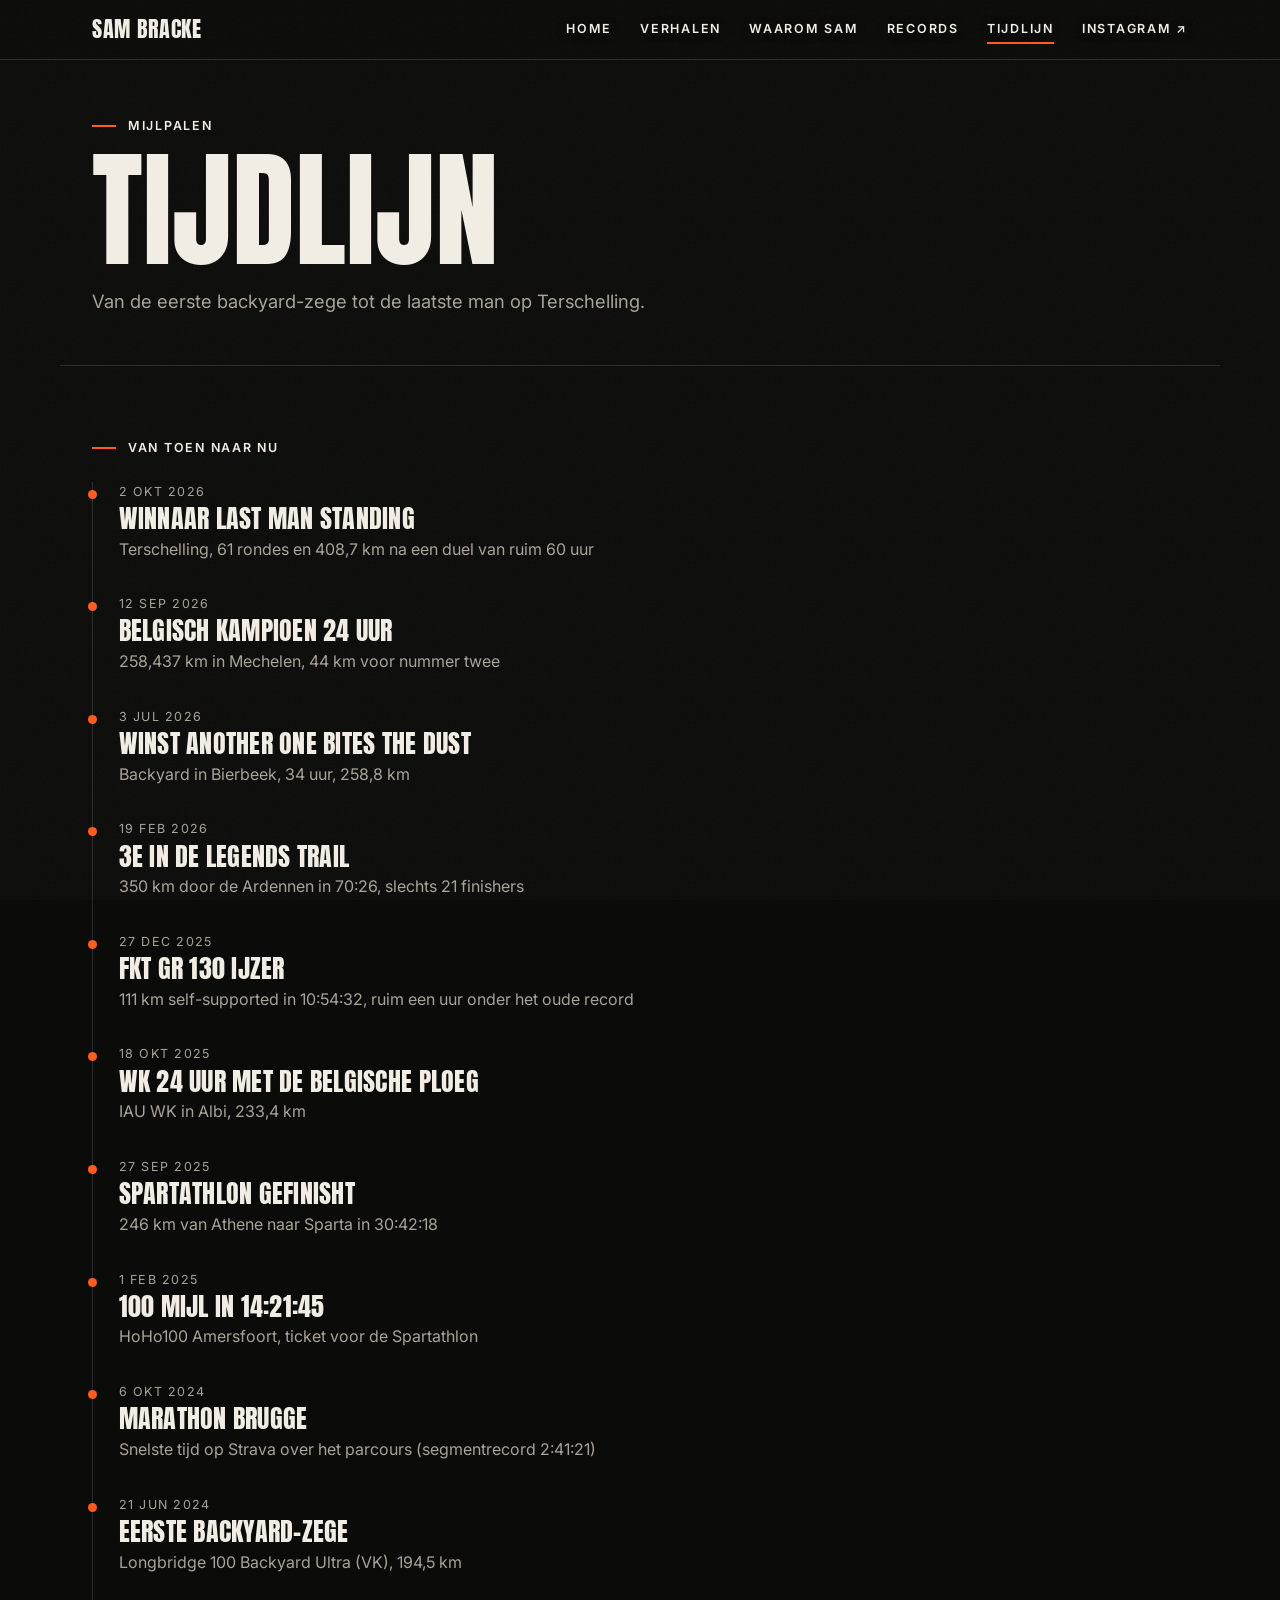
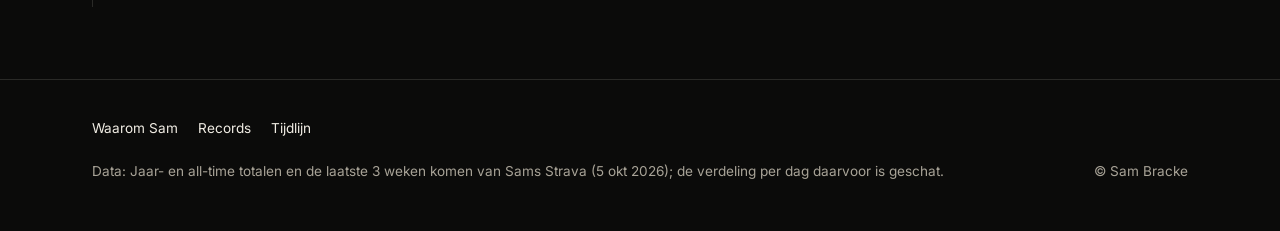
==== tijdlijn.html @ 6c2ca4ca "v2: borstnummer-hero, verhaal van Sam, verhalen-slider, menu + subpagina's, echte Strava-totalen en " ====
<!doctype html>
<html lang="nl">
<head>
<meta charset="utf-8">
<meta name="viewport" content="width=device-width, initial-scale=1">
<meta name="robots" content="noindex, nofollow">
<title>Tijdlijn · Sam Bracke</title>
<meta name="description" content="De belangrijkste races en mijlpalen van ultraloper Sam Bracke.">
<meta name="theme-color" content="#0b0b0a">
<link rel="preconnect" href="https://fonts.googleapis.com">
<link rel="preconnect" href="https://fonts.gstatic.com" crossorigin>
<link href="https://fonts.googleapis.com/css2?family=Anton&family=Inter:ital,wght@0,400;0,500;0,600;0,700;1,400&display=swap" rel="stylesheet">
<link rel="stylesheet" href="styles.css">
</head>
<body class="page-sub">
<a class="skip" href="#main">Naar de inhoud</a>

<header class="topbar" id="topbar">
  <div class="topbar__inner wrap">
    <a class="topbar__brand" href="index.html" aria-label="Sam Bracke, naar de homepage">Sam Bracke</a>
    <button class="menu-btn" type="button" aria-expanded="false" aria-controls="site-nav">
      <span class="menu-btn__bars" aria-hidden="true"><i></i><i></i><i></i></span>
      <span class="menu-btn__lbl">Menu</span>
    </button>
    <nav class="nav" id="site-nav" aria-label="Hoofdmenu">
      <ul class="nav__list">
        <li><a href="index.html">Home</a></li>
        <li><a href="index.html#verhalen">Verhalen</a></li>
        <li><a href="waarom-sam.html">Waarom Sam</a></li>
        <li><a href="records.html">Records</a></li>
        <li><a href="tijdlijn.html" aria-current="page">Tijdlijn</a></li>
        <li><a href="https://www.instagram.com/brackesam/" target="_blank" rel="noopener">Instagram <span aria-hidden="true">↗</span><span class="sr-only">(opent in nieuw venster)</span></a></li>
      </ul>
    </nav>
  </div>
</header>

<main id="main">
  <header class="pagehead wrap">
    <p class="kicker">Mijlpalen</p>
    <h1 class="pagehead__title">Tijdlijn</h1>
    <p class="pagehead__lead">Van de eerste backyard-zege tot de laatste man op Terschelling.</p>
  </header>

  <section class="section wrap" id="tijdlijn" aria-labelledby="tl-h" hidden>
    <h2 class="kicker" id="tl-h">Van toen naar nu</h2>
    <ol class="timeline" id="timeline"></ol>
  </section>
</main>

<footer class="footer">
  <div class="wrap footer__inner">
    <nav class="footer__nav" aria-label="Footer">
      <a href="waarom-sam.html">Waarom Sam</a><a href="records.html">Records</a><a href="tijdlijn.html">Tijdlijn</a>
    </nav>
    <p id="footer-data">Data: voorbeelddata. Strava-koppeling volgt.</p>
    <p>© Sam Bracke</p>
  </div>
</footer>
<script src="app.js" defer></script>
</body>
</html>
---- styles.css ----
/* Kleuren: pas hier aan (Sam kiest later zijn eigen palet) */
:root {
  --bg: #0b0b0a;
  --bg-2: #141413;
  --bg-3: #1d1d1b;
  --line: #2a2a27;
  --text: #f1ede4;
  --muted: #a8a397;
  --accent: #ff5a1f;
  --accent-ink: #0b0b0a;
  --paper: #ece6d8;
  --paper-2: #ddd5c3;
  --ink: #161513;
  --heat-0: #222220;
  --heat-1: #5a2a17;
  --heat-2: #9a3d18;
  --heat-3: #d94e1b;
  --heat-4: #ff8a55;
  --font-display: "Anton", "Bebas Neue", Impact, "Arial Narrow", sans-serif;
  --font-text: "Inter", system-ui, -apple-system, "Segoe UI", sans-serif;
  --gutter: 16px;
  --max: 1160px;
  --radius: 4px;
  --topbar-h: 60px;
  color-scheme: dark;
}

*, *::before, *::after { box-sizing: border-box; }
html { -webkit-text-size-adjust: 100%; scroll-behavior: smooth; scroll-padding-top: calc(var(--topbar-h) + 8px); }
body {
  margin: 0; background: var(--bg); color: var(--text);
  font: 400 1rem/1.6 var(--font-text);
  overflow-x: hidden;
}
body.menu-open { overflow: hidden; }
/* lichte filmkorrel */
body::after {
  content: ""; position: fixed; inset: 0; pointer-events: none; z-index: 60; opacity: .06;
  background-image: url("data:image/svg+xml;utf8,<svg xmlns='http://www.w3.org/2000/svg' width='160' height='160'><filter id='n'><feTurbulence type='fractalNoise' baseFrequency='.9' numOctaves='2' stitchTiles='stitch'/><feColorMatrix values='0 0 0 0 1  0 0 0 0 1  0 0 0 0 1  0 0 0 .6 0'/></filter><rect width='100%' height='100%' filter='url(%23n)'/></svg>");
}
img { max-width: 100%; display: block; }
a { color: var(--text); text-decoration-color: var(--accent); text-underline-offset: 3px; }
a:hover { color: var(--accent); }
:focus-visible { outline: 2px solid var(--accent); outline-offset: 3px; }
[hidden] { display: none !important; }
.sr-only { position: absolute; width: 1px; height: 1px; margin: -1px; overflow: hidden; clip: rect(0 0 0 0); white-space: nowrap; border: 0; }

.wrap { width: 100%; max-width: var(--max); margin-inline: auto; padding-inline: var(--gutter); }
@media (min-width: 768px) { :root { --gutter: 32px; } }

.skip { position: absolute; left: -9999px; top: 0; background: var(--accent); color: var(--accent-ink); padding: .5rem 1rem; z-index: 100; }
.skip:focus { left: var(--gutter); }

.kicker, .meta, .timer__lbl, .card__label, .heat__legend, .since__h {
  font-size: .78rem; letter-spacing: .14em; text-transform: uppercase; color: var(--muted);
}
.kicker { margin: 0 0 1.5rem; font-weight: 600; color: var(--text); display: flex; align-items: center; gap: .75rem; }
.kicker::before { content: ""; width: 24px; height: 2px; background: var(--accent); flex: none; }
.meta { margin: 0; letter-spacing: .08em; }

/* ---------- Topbar + menu ---------- */
.topbar { position: fixed; top: 0; left: 0; right: 0; z-index: 40; height: var(--topbar-h); transition: background-color .25s, border-color .25s; border-bottom: 1px solid transparent; }
.topbar.is-solid, .page-sub .topbar { background: rgba(11,11,10,.92); border-bottom-color: var(--line); -webkit-backdrop-filter: blur(8px); backdrop-filter: blur(8px); }
.topbar__inner { height: 100%; display: flex; align-items: center; justify-content: space-between; gap: 1rem; }
.topbar__brand { font: 400 1.35rem/1 var(--font-display); text-transform: uppercase; letter-spacing: .03em; text-decoration: none; position: relative; z-index: 2; }
.menu-btn {
  position: relative; z-index: 2; display: inline-flex; align-items: center; gap: .6rem; min-height: 44px; padding: 0 .9rem;
  background: rgba(11,11,10,.55); color: var(--text); border: 1px solid rgba(241,237,228,.35); border-radius: var(--radius);
  font: 600 .8rem/1 var(--font-text); letter-spacing: .14em; text-transform: uppercase; cursor: pointer;
}
.menu-btn:hover { border-color: var(--accent); }
.menu-btn__bars { position: relative; width: 18px; height: 12px; }
.menu-btn__bars i { position: absolute; left: 0; width: 100%; height: 2px; background: currentColor; transition: transform .2s, opacity .2s, top .2s; }
.menu-btn__bars i:nth-child(1) { top: 0; } .menu-btn__bars i:nth-child(2) { top: 5px; } .menu-btn__bars i:nth-child(3) { top: 10px; }
.menu-btn[aria-expanded="true"] .menu-btn__bars i:nth-child(1) { top: 5px; transform: rotate(45deg); }
.menu-btn[aria-expanded="true"] .menu-btn__bars i:nth-child(2) { opacity: 0; }
.menu-btn[aria-expanded="true"] .menu-btn__bars i:nth-child(3) { top: 5px; transform: rotate(-45deg); }

.nav { position: fixed; inset: 0; z-index: 1; background: var(--bg); padding: calc(var(--topbar-h) + 2rem) var(--gutter) 2rem; overflow-y: auto; display: none; }
.nav.is-open { display: block; }
.nav__list { list-style: none; margin: 0; padding: 0; }
.nav__list li { border-bottom: 1px solid var(--line); }
.nav__list a { display: block; padding: .7rem 0; font: 400 clamp(2.2rem, 11vw, 3.2rem)/1.1 var(--font-display); text-transform: uppercase; text-decoration: none; letter-spacing: .01em; }
.nav__list a[aria-current="page"] { color: var(--accent); }

@media (min-width: 960px) {
  .menu-btn { display: none; }
  .nav { position: static; display: block; background: none; padding: 0; overflow: visible; }
  .nav__list { display: flex; gap: 1.75rem; }
  .nav__list li { border: 0; }
  .nav__list a { padding: .4rem 0; font: 600 .78rem/1 var(--font-text); letter-spacing: .14em; text-shadow: 0 1px 8px rgba(0,0,0,.6); }
  .nav__list a[aria-current="page"] { color: var(--text); box-shadow: 0 2px 0 var(--accent); }
}

/* ---------- Hero ---------- */
.hero {
  position: relative; min-height: 100svh; display: flex; align-items: flex-end;
  background-color: var(--bg);
  background-image:
    linear-gradient(180deg, rgba(11,11,10,.55) 0%, rgba(11,11,10,.05) 22%, rgba(11,11,10,.2) 50%, rgba(11,11,10,.85) 82%, var(--bg) 100%),
    var(--hero-img, none),
    radial-gradient(120% 80% at 70% 20%, #3a2016 0%, #17110e 45%, var(--bg) 80%);
  background-size: cover; background-position: var(--hero-pos, 60% 25%);
}
.hero__inner { padding-top: calc(var(--topbar-h) + 3rem); padding-bottom: 3rem; }
.hero__row { display: flex; flex-direction: column; align-items: flex-start; gap: 2rem; }
@media (min-width: 900px) {
  .hero__row { flex-direction: row; align-items: flex-end; gap: 3.5rem; }
}
.hero__credit { margin: 1.5rem 0 0; font-size: .68rem; color: rgba(241,237,228,.55); letter-spacing: .04em; }
.hero__sub { max-width: 36rem; margin: 2rem 0 0; font-size: 1.05rem; color: var(--text); text-shadow: 0 1px 12px rgba(0,0,0,.8); }

/* Borstnummer */
.bib {
  --w: clamp(230px, 64vw, 360px);
  position: relative; width: var(--w); margin: 0; padding: calc(var(--w) * .055) calc(var(--w) * .07) calc(var(--w) * .06);
  display: flex; flex-direction: column; align-items: center;
  color: var(--ink); font-weight: 400; transform: rotate(-3.5deg); transform-origin: 40% 60%;
  border-radius: 3px;
  background:
    /* kreukels: zachte diagonale plooien */
    linear-gradient(118deg, transparent 0 30%, rgba(0,0,0,.05) 31%, transparent 34% 100%),
    linear-gradient(64deg, transparent 0 58%, rgba(255,255,255,.35) 59%, rgba(0,0,0,.045) 61%, transparent 64% 100%),
    linear-gradient(172deg, transparent 0 72%, rgba(0,0,0,.04) 73%, transparent 76% 100%),
    radial-gradient(140% 90% at 20% 10%, rgba(255,255,255,.55), transparent 55%),
    radial-gradient(120% 120% at 90% 100%, rgba(120,100,70,.18), transparent 60%),
    linear-gradient(180deg, var(--paper), var(--paper-2));
  box-shadow:
    0 1px 0 rgba(255,255,255,.4) inset,
    0 -1px 0 rgba(0,0,0,.08) inset,
    0 2px 3px rgba(0,0,0,.35),
    0 18px 40px -10px rgba(0,0,0,.7);
}
.bib::after { /* papiervezel */
  content: ""; position: absolute; inset: 0; border-radius: inherit; pointer-events: none; opacity: .35; mix-blend-mode: multiply;
  background-image: url("data:image/svg+xml;utf8,<svg xmlns='http://www.w3.org/2000/svg' width='120' height='120'><filter id='p'><feTurbulence type='fractalNoise' baseFrequency='.75' numOctaves='3' stitchTiles='stitch'/><feColorMatrix values='0 0 0 0 .45  0 0 0 0 .4  0 0 0 0 .32  0 0 0 .35 0'/></filter><rect width='100%' height='100%' filter='url(%23p)'/></svg>");
}
.bib__band {
  align-self: stretch; display: flex; justify-content: space-between; gap: .5rem;
  background: var(--accent); color: var(--accent-ink); padding: .32em .7em;
  font: 700 calc(var(--w) * .038)/1 var(--font-text); letter-spacing: .22em; text-transform: uppercase;
  margin-inline: calc(var(--w) * .045);
}
.bib__num { font: 400 calc(var(--w) * .5)/.92 var(--font-display); letter-spacing: -.01em; margin-top: .06em; font-variant-numeric: tabular-nums; }
.bib__name { font: 400 calc(var(--w) * .118)/1 var(--font-display); text-transform: uppercase; letter-spacing: .04em; margin-top: .1em; }
.bib__foot { margin-top: .9em; font: 600 calc(var(--w) * .03)/1 var(--font-text); letter-spacing: .2em; text-transform: uppercase; color: #6f6859; border-top: 1px solid rgba(0,0,0,.18); padding-top: .8em; align-self: stretch; text-align: center; }
.bib__hole {
  position: absolute; width: calc(var(--w) * .036); height: calc(var(--w) * .036); border-radius: 50%;
  background: radial-gradient(circle at 45% 40%, #0d0c0b 0 45%, #3a352c 62%, rgba(0,0,0,0) 72%);
  box-shadow: 0 0 0 1px rgba(0,0,0,.08), 0 1px 0 rgba(255,255,255,.5);
}
.bib__hole--tl { top: 3.2%; left: 3.4%; } .bib__hole--tr { top: 3.2%; right: 3.4%; }
.bib__hole--bl { bottom: 3.2%; left: 3.4%; } .bib__hole--br { bottom: 3.2%; right: 3.4%; }
@media (min-width: 900px) { .bib { --w: 380px; } .hero__credit { position: absolute; right: var(--gutter); bottom: .75rem; margin: 0; } }
@media (max-width: 899px) {
  .hero { background-position: var(--hero-pos-m, 33% 0%); }
  .hero__inner { padding-top: max(calc(var(--topbar-h) + 2rem), 46svh); }
  .bib { --w: clamp(230px, 64vw, 330px); }
}

/* Timer in de hero */
.since { padding: 1rem 1.1rem 1.1rem; background: rgba(11,11,10,.62); border: 1px solid rgba(241,237,228,.14); border-left: 2px solid var(--accent); -webkit-backdrop-filter: blur(6px); backdrop-filter: blur(6px); max-width: 100%; }
.since__h { margin: 0 0 .5rem; font-weight: 600; color: var(--text); }
.timer { display: flex; align-items: flex-start; gap: .2rem; font-variant-numeric: tabular-nums; }
.timer__unit { display: flex; flex-direction: column; align-items: center; min-width: 2.1ch; }
.timer__num { font: 400 clamp(2.4rem, 11vw, 3.4rem)/1 var(--font-display); color: var(--text); }
.timer__sep { font: 400 clamp(2rem, 9vw, 2.8rem)/1.05 var(--font-display); color: var(--accent); }
.timer__lbl { margin-top: .3rem; font-size: .66rem; letter-spacing: .12em; }
.since__quip { margin: .7rem 0 0; font: 400 1.35rem/1.1 var(--font-display); text-transform: uppercase; color: var(--accent); letter-spacing: .02em; }
.since__meta { margin: .35rem 0 0; color: var(--muted); font-size: .85rem; line-height: 1.4; max-width: 24rem; }
@media (min-width: 900px) { .since { margin-bottom: 1rem; } }

.btns { display: flex; flex-wrap: wrap; gap: .75rem; margin-top: 1.5rem; }
.btn {
  display: inline-flex; align-items: center; justify-content: center; min-height: 48px;
  padding: .75rem 1.25rem; border: 1px solid var(--text); border-radius: var(--radius);
  color: var(--text); text-decoration: none; font-weight: 600; font-size: .95rem; background: rgba(11,11,10,.35);
}
.btn:hover { border-color: var(--accent); color: var(--accent); }
.btn--accent { background: var(--accent); border-color: var(--accent); color: var(--accent-ink); }
.btn--accent:hover { background: var(--text); border-color: var(--text); color: var(--bg); }
.link-arrow { font-weight: 600; text-decoration: none; border-bottom: 2px solid var(--accent); padding-bottom: 2px; }

/* ---------- Secties ---------- */
.section { padding-block: 4.5rem; border-top: 1px solid var(--line); }
.section__head { display: flex; flex-wrap: wrap; justify-content: space-between; align-items: center; gap: .75rem 1.5rem; margin-bottom: 1.5rem; }
.section__head .kicker { margin: 0; }

/* Subpagina-kop */
.pagehead { padding-top: calc(var(--topbar-h) + 3.5rem); padding-bottom: 3rem; }
.pagehead .kicker { margin-bottom: 1rem; }
.pagehead__title { font: 400 clamp(3.4rem, 17vw, 8rem)/.9 var(--font-display); text-transform: uppercase; margin: 0 0 1.25rem; }
.pagehead__lead { font-size: 1.15rem; max-width: 36rem; margin: 0; color: var(--muted); }

/* ---------- Het verhaal van Sam ---------- */
.about { padding-block: 5rem; }
.about__grid { display: grid; gap: 2rem; }
.about__photo { margin: 0; position: relative; }
.about__photo img { width: 100%; aspect-ratio: 4 / 5; object-fit: cover; border-radius: 2px; filter: saturate(.9) contrast(1.03); }
.about__photo figcaption { margin-top: .6rem; font-size: .8rem; color: var(--muted); }
.about__text p { margin: 0 0 1.1rem; font-size: 1.1rem; line-height: 1.7; max-width: 36rem; }
.about__text p:first-child { font-size: clamp(1.25rem, 4.6vw, 1.5rem); line-height: 1.5; color: var(--text); }
.about__text p:last-child { margin-bottom: 0; }
.about__quote { margin: 3.5rem 0 0; padding: 0; max-width: 58rem; }
.about__quote blockquote { margin: 0; font: 400 clamp(2rem, 8.5vw, 4.2rem)/1.04 var(--font-display); text-transform: uppercase; letter-spacing: .005em; }
.about__quote blockquote::before { content: "“"; display: block; color: var(--accent); font-size: 1.6em; line-height: .6; height: .45em; }
.about__quote figcaption { margin-top: 1rem; color: var(--muted); font-size: .85rem; letter-spacing: .1em; text-transform: uppercase; }
@media (min-width: 900px) {
  .about__grid { grid-template-columns: minmax(0, 5fr) minmax(0, 6fr); gap: 4rem; align-items: center; }
  .about__grid--solo { grid-template-columns: 1fr; }
  .about__text p { font-size: 1.15rem; }
}

/* ---------- Verhalen-slider ---------- */
.slider { position: relative; margin-inline: calc(var(--gutter) * -1); }
.slider__track {
  --gap: 1rem;
  display: flex; gap: var(--gap); overflow-x: auto; scroll-snap-type: x mandatory; overscroll-behavior-x: contain;
  padding: .25rem var(--gutter) 1rem; scroll-padding-inline: var(--gutter); scrollbar-width: none; -webkit-overflow-scrolling: touch;
}
.slider__track::-webkit-scrollbar { display: none; }
.slider__track:focus-visible { outline-offset: -2px; }
.slide { flex: 0 0 84%; scroll-snap-align: start; min-width: 0; }
@media (min-width: 640px) { .slide { flex-basis: calc((100% - var(--gap)) / 2 - 1rem); } }
@media (min-width: 1000px) {
  .slider { margin-inline: 0; }
  .slider__track { --gap: 1.5rem; padding-inline: 0; scroll-padding-inline: 0; }
  .slide { flex-basis: calc((100% - 2 * var(--gap)) / 3); }
}
.story { height: 100%; display: flex; flex-direction: column; background: var(--bg-2); border: 1px solid var(--line); border-radius: var(--radius); overflow: hidden; }
.story__media { position: relative; aspect-ratio: 4 / 3; background: var(--bg-3); overflow: hidden; }
.story__media img { width: 100%; height: 100%; object-fit: cover; filter: saturate(.85); }
.story__ph { position: absolute; inset: 0; display: flex; align-items: flex-end; padding: 1rem 1.1rem; background: radial-gradient(120% 90% at 80% 10%, #3a2016, var(--bg-3) 65%); font: 400 4.5rem/1 var(--font-display); color: rgba(241,237,228,.14); }
.story__flag { position: absolute; top: .75rem; left: .75rem; background: var(--accent); color: var(--accent-ink); font: 700 .66rem/1 var(--font-text); letter-spacing: .16em; text-transform: uppercase; padding: .4rem .55rem; border-radius: 2px; }
.story__body { padding: 1.2rem 1.2rem 1.35rem; display: flex; flex-direction: column; gap: .55rem; flex: 1; }
.story__title { font: 400 1.65rem/1.08 var(--font-display); text-transform: uppercase; margin: 0; letter-spacing: .01em; }
.story__quote { margin: .2rem 0 .4rem; font-size: 1rem; line-height: 1.55; border-left: 2px solid var(--accent); padding-left: .85rem; font-style: italic; color: var(--text); }
.story__link { margin-top: auto; font-weight: 600; align-self: flex-start; }
.slider__ctrl { display: none; gap: .5rem; }
@media (min-width: 640px) { .slider__ctrl { display: flex; } }
.slider__arrow { width: 48px; height: 48px; border-radius: 50%; border: 1px solid var(--line); background: var(--bg-2); color: var(--text); font-size: 1.2rem; cursor: pointer; display: inline-flex; align-items: center; justify-content: center; }
.slider__arrow:hover:not(:disabled) { border-color: var(--accent); color: var(--accent); }
.slider__arrow:disabled { opacity: .35; cursor: default; }
.slider__dots { display: flex; justify-content: center; gap: .25rem; margin-top: .75rem; }
.slider__dot { width: 32px; height: 32px; padding: 0; border: 0; background: none; cursor: pointer; display: inline-flex; align-items: center; justify-content: center; }
.slider__dot::before { content: ""; width: 8px; height: 8px; border-radius: 50%; background: var(--line); transition: background-color .2s, width .2s; }
.slider__dot[aria-current="true"]::before { background: var(--accent); width: 22px; border-radius: 4px; }

/* ---------- Strava-embed ---------- */
.strava__lead { margin: -.5rem 0 1.25rem; color: var(--muted); max-width: 40rem; }
.strava-sec { display: grid; gap: 0; }
@media (min-width: 1000px) {
  .strava-sec { grid-template-columns: minmax(0, 1fr) minmax(0, 640px); gap: 0 4rem; align-items: start; }
  .strava-sec .kicker, .strava-sec .strava__lead { grid-column: 1; }
  .strava-sec .strava { grid-column: 2; grid-row: 1 / span 3; }
  .strava__lead { margin-top: 0; font: 400 2.4rem/1.05 var(--font-display); text-transform: uppercase; color: var(--text); }
}
.strava { max-width: 640px; background: var(--bg-2); border: 1px solid var(--line); border-radius: var(--radius); padding: 12px; overflow: hidden; min-height: 120px; }
.strava iframe { max-width: 100% !important; width: 100% !important; display: block; border: 0; }

/* ---------- Instagram ---------- */
.ig { display: grid; grid-template-columns: repeat(3, 1fr); gap: 4px; }
.ig a { display: block; aspect-ratio: 4 / 5; overflow: hidden; background: var(--bg-3); }
.ig img { width: 100%; height: 100%; object-fit: cover; transition: opacity .2s, transform .4s; }
.ig a:hover img { opacity: .85; transform: scale(1.03); }
@media (min-width: 900px) { .ig { grid-template-columns: repeat(6, 1fr); gap: 8px; } }

/* ---------- Kilometers ---------- */
.km { display: grid; gap: 3rem; }
@media (min-width: 1000px) { .km { grid-template-columns: minmax(0, 1.8fr) minmax(0, 1fr); gap: 3rem; align-items: start; } }
.km__h { margin: 0 0 .4rem; font: 400 1.7rem/1.1 var(--font-display); text-transform: uppercase; letter-spacing: .01em; }
.km__lead { margin: 0 0 1.25rem; color: var(--muted); font-size: .95rem; max-width: 34rem; }

.heat-wrap { position: relative; }
.heat { overflow-x: auto; overscroll-behavior-x: contain; padding: 2px 2px .5rem; -webkit-overflow-scrolling: touch; scrollbar-color: var(--line) transparent; container-type: inline-size; }
.heat__months, .heat__grid { display: grid; grid-template-columns: repeat(53, var(--cell)); gap: var(--gap); width: max-content; }
.heat { --gap: 3px; --cell: 14px; }
@supports (width: 1cqw) {
  .heat { --cell: max(13px, calc((100cqw - 4px - 52 * var(--gap)) / 53)); }
}
@media (min-width: 1000px) {
  .heat { --gap: 2px; }
  @supports (width: 1cqw) { .heat { --cell: max(8px, calc((100cqw - 4px - 52 * var(--gap)) / 53)); } }
}
.heat__months { font-size: .7rem; color: var(--muted); margin-bottom: 6px; height: 1rem; }
.heat__months span { white-space: nowrap; }
.heat__grid { grid-template-rows: repeat(7, var(--cell)); grid-auto-flow: column; }
.day { width: var(--cell); height: var(--cell); border-radius: 2px; background: var(--heat-0); border: 0; padding: 0; cursor: pointer; transition: transform .12s; }
.day[data-l="1"] { background: var(--heat-1); }
.day[data-l="2"] { background: var(--heat-2); }
.day[data-l="3"] { background: var(--heat-3); }
.day[data-l="4"] { background: var(--heat-4); }
.day:hover { transform: scale(1.25); position: relative; z-index: 1; }
.day--future { background: transparent; box-shadow: inset 0 0 0 1px var(--bg-3); cursor: default; }
.day--future:hover { transform: none; }
.day--blank { visibility: hidden; }
.day.is-active { box-shadow: 0 0 0 2px var(--text); position: relative; z-index: 1; }
.day:focus-visible { outline: 2px solid var(--text); outline-offset: 1px; }
.heat__legend { display: flex; align-items: center; gap: 4px; margin-top: .75rem; letter-spacing: .06em; text-transform: none; font-size: .75rem; }
.heat__legend i { width: 12px; height: 12px; border-radius: 2px; background: var(--heat-0); }
.heat__legend i[data-l="1"] { background: var(--heat-1); } .heat__legend i[data-l="2"] { background: var(--heat-2); }
.heat__legend i[data-l="3"] { background: var(--heat-3); } .heat__legend i[data-l="4"] { background: var(--heat-4); }

.pop {
  position: absolute; z-index: 5; left: 0; top: 0; min-width: 9.5rem; max-width: 15rem; pointer-events: none;
  background: var(--text); color: var(--bg); border-radius: var(--radius); padding: .55rem .75rem .6rem;
  box-shadow: 0 10px 30px rgba(0,0,0,.55); font-size: .85rem; line-height: 1.35;
}
.pop::after { content: ""; position: absolute; left: var(--arrow-x, 50%); bottom: -6px; width: 12px; height: 12px; background: var(--text); transform: translateX(-50%) rotate(45deg); }
.pop.is-below::after { bottom: auto; top: -6px; }
.pop__date { display: block; font-size: .72rem; letter-spacing: .1em; text-transform: uppercase; color: #5b574f; }
.pop__km { display: block; font: 400 1.45rem/1.1 var(--font-display); }
.pop__race { display: block; margin-top: .2rem; font-weight: 600; color: #b23a0c; }

.km__total { margin: .5rem 0 0; line-height: 1; }
.km__total-num { font: 400 clamp(3.6rem, 16vw, 5rem)/1 var(--font-display); color: var(--accent); font-variant-numeric: tabular-nums; }
.km__total-unit { font: 400 1.6rem/1 var(--font-display); text-transform: uppercase; }
.km__sub { margin: .5rem 0 1.5rem; color: var(--muted); font-size: .9rem; }
.months { list-style: none; margin: 0 0 1.75rem; padding: 0; display: grid; gap: 5px; }
.month { display: grid; grid-template-columns: 2.4rem minmax(0, 1fr) 4.2rem; align-items: center; gap: .6rem; font-size: .85rem; }
.month__lbl { color: var(--muted); text-transform: uppercase; letter-spacing: .08em; font-size: .72rem; }
.month__bar { height: 12px; background: var(--bg-3); border-radius: 2px; overflow: hidden; }
.month__bar i { display: block; height: 100%; width: var(--w, 0%); background: var(--heat-2); border-radius: 2px; transition: width .9s cubic-bezier(.2,.7,.2,1); }
.month--max .month__bar i { background: var(--accent); }
.month__val { text-align: right; font-variant-numeric: tabular-nums; }
.months.is-pre .month__bar i { width: 0; }
.compare { list-style: none; margin: 0; padding: 0; border-top: 1px solid var(--line); }
.compare li { display: flex; justify-content: space-between; align-items: baseline; gap: 1rem; padding: .6rem 0; border-bottom: 1px solid var(--line); font-size: .92rem; color: var(--muted); }
.alltime { margin: 1.25rem 0 0; padding: .9rem 1rem; background: var(--bg-2); border-left: 2px solid var(--accent); font-size: .95rem; line-height: 1.5; }
.compare b { color: var(--text); font-weight: 600; font-variant-numeric: tabular-nums; white-space: nowrap; }

/* ---------- Kaarten (records) ---------- */
.cards { display: grid; gap: 1rem; }
.card { background: var(--bg-2); border: 1px solid var(--line); border-radius: var(--radius); padding: 1.25rem; min-width: 0; }
.card__label { margin: 0; }
.card__value { font: 400 clamp(2rem, 8vw, 2.8rem)/1.05 var(--font-display); margin: .4rem 0 .5rem; text-transform: uppercase; }
.card__detail { margin: 0; color: var(--muted); font-size: .95rem; }
.cards--prs { grid-template-columns: repeat(2, 1fr); gap: .5rem; }
.cards--prs .card { padding: 1rem .9rem; }
.cards--prs .card__value { font-size: clamp(1.45rem, 6.6vw, 2.6rem); }
.cards--prs .card__detail { font-size: .85rem; line-height: 1.45; }
@media (min-width: 640px) { .cards--prs { gap: 1rem; } .cards--prs .card { padding: 1.25rem; } }
@media (min-width: 1000px) { .cards--prs { grid-template-columns: repeat(3, 1fr); } }

/* ---------- Wist je dat ---------- */
.facts { list-style: none; margin: 0; padding: 0; display: grid; gap: 1rem; }
.facts li { background: var(--bg-2); border: 1px solid var(--line); border-left: 2px solid var(--accent); border-radius: var(--radius); padding: 1.1rem 1.25rem; font-size: 1.05rem; line-height: 1.55; max-width: 46rem; }
@media (min-width: 900px) { .facts { grid-template-columns: repeat(2, 1fr); } .facts li { max-width: none; } }

/* ---------- Impact + pers ---------- */
.impact { display: grid; gap: 2rem; }
.impact__item { border-left: 2px solid var(--accent); padding-left: 1rem; }
.impact__value { display: block; font: 400 clamp(3rem, 14vw, 5.5rem)/1 var(--font-display); }
.impact__label { display: block; color: var(--muted); margin-top: .35rem; max-width: 22rem; }
@media (min-width: 768px) { .impact { grid-template-columns: repeat(2, 1fr); gap: 2.5rem 3rem; } }
@media (min-width: 1100px) { .impact { grid-template-columns: repeat(3, 1fr); } }
.press__list { list-style: none; padding: 0; margin: 0; display: flex; flex-wrap: wrap; gap: .5rem 1.75rem; }
.press__list a { font: 400 1.5rem/1.3 var(--font-display); text-transform: uppercase; text-decoration: none; color: var(--muted); letter-spacing: .03em; }
.press__list a:hover { color: var(--text); }

/* ---------- Tijdlijn ---------- */
.timeline { list-style: none; margin: 0; padding: 0; border-left: 1px solid var(--line); max-width: 46rem; }
.timeline li { position: relative; padding: 0 0 2rem 1.6rem; }
.timeline li::before { content: ""; position: absolute; left: -5px; top: .5rem; width: 9px; height: 9px; border-radius: 50%; background: var(--accent); }
.timeline time { display: block; font-size: .78rem; letter-spacing: .1em; text-transform: uppercase; color: var(--muted); }
.timeline strong { display: block; font: 400 1.6rem/1.15 var(--font-display); text-transform: uppercase; letter-spacing: .01em; margin: .15rem 0 .2rem; }
.timeline span { color: var(--muted); }

/* ---------- CTA + footer ---------- */
.cta { padding-block: 5rem; }
.cta__title { font: 400 clamp(3rem, 15vw, 7rem)/.9 var(--font-display); text-transform: uppercase; margin: 0 0 1.25rem; }
.cta__pitch { font-size: 1.15rem; max-width: 40rem; margin: 0; }
.cta .btn { flex: 1 1 260px; }
.cta__more { margin: 2rem 0 0; }
@media (min-width: 768px) { .cta .btn { flex: 0 0 auto; } }

.footer { border-top: 1px solid var(--line); color: var(--muted); font-size: .85rem; }
.footer__inner { padding-block: 2rem 3rem; display: flex; flex-wrap: wrap; justify-content: space-between; align-items: center; gap: 1rem 2rem; }
.footer p { margin: 0; }
.footer__nav { display: flex; flex-wrap: wrap; gap: .25rem 1.25rem; width: 100%; }
.footer__nav a { color: var(--text); text-decoration: none; padding: .35rem 0; }
.footer__nav a:hover { color: var(--accent); }

@media (prefers-reduced-motion: reduce) {
  html { scroll-behavior: auto; }
  *, *::before, *::after { transition: none !important; animation: none !important; }
}

/* Strava: race-keuze */
.strava-tabs { display: flex; gap: 8px; overflow-x: auto; scroll-snap-type: x mandatory; padding-bottom: 10px; margin-bottom: 10px; -webkit-overflow-scrolling: touch; }
.strava-tab { flex: 0 0 auto; scroll-snap-align: start; display: grid; gap: 2px; text-align: left; padding: 8px 12px; background: transparent; color: var(--muted); border: 1px solid var(--line); border-radius: var(--radius); font: inherit; cursor: pointer; }
.strava-tab strong { color: var(--text); font-size: .9rem; }
.strava-tab span { font-size: .75rem; }
.strava-tab[aria-selected="true"] { border-color: var(--accent); box-shadow: inset 0 -3px 0 var(--accent); }
.strava-tab:focus-visible { outline: 2px solid var(--accent); outline-offset: 2px; }
.strava-frame { min-height: 120px; }
.strava-frame iframe { max-width: 100% !important; width: 100% !important; display: block; border: 0; }
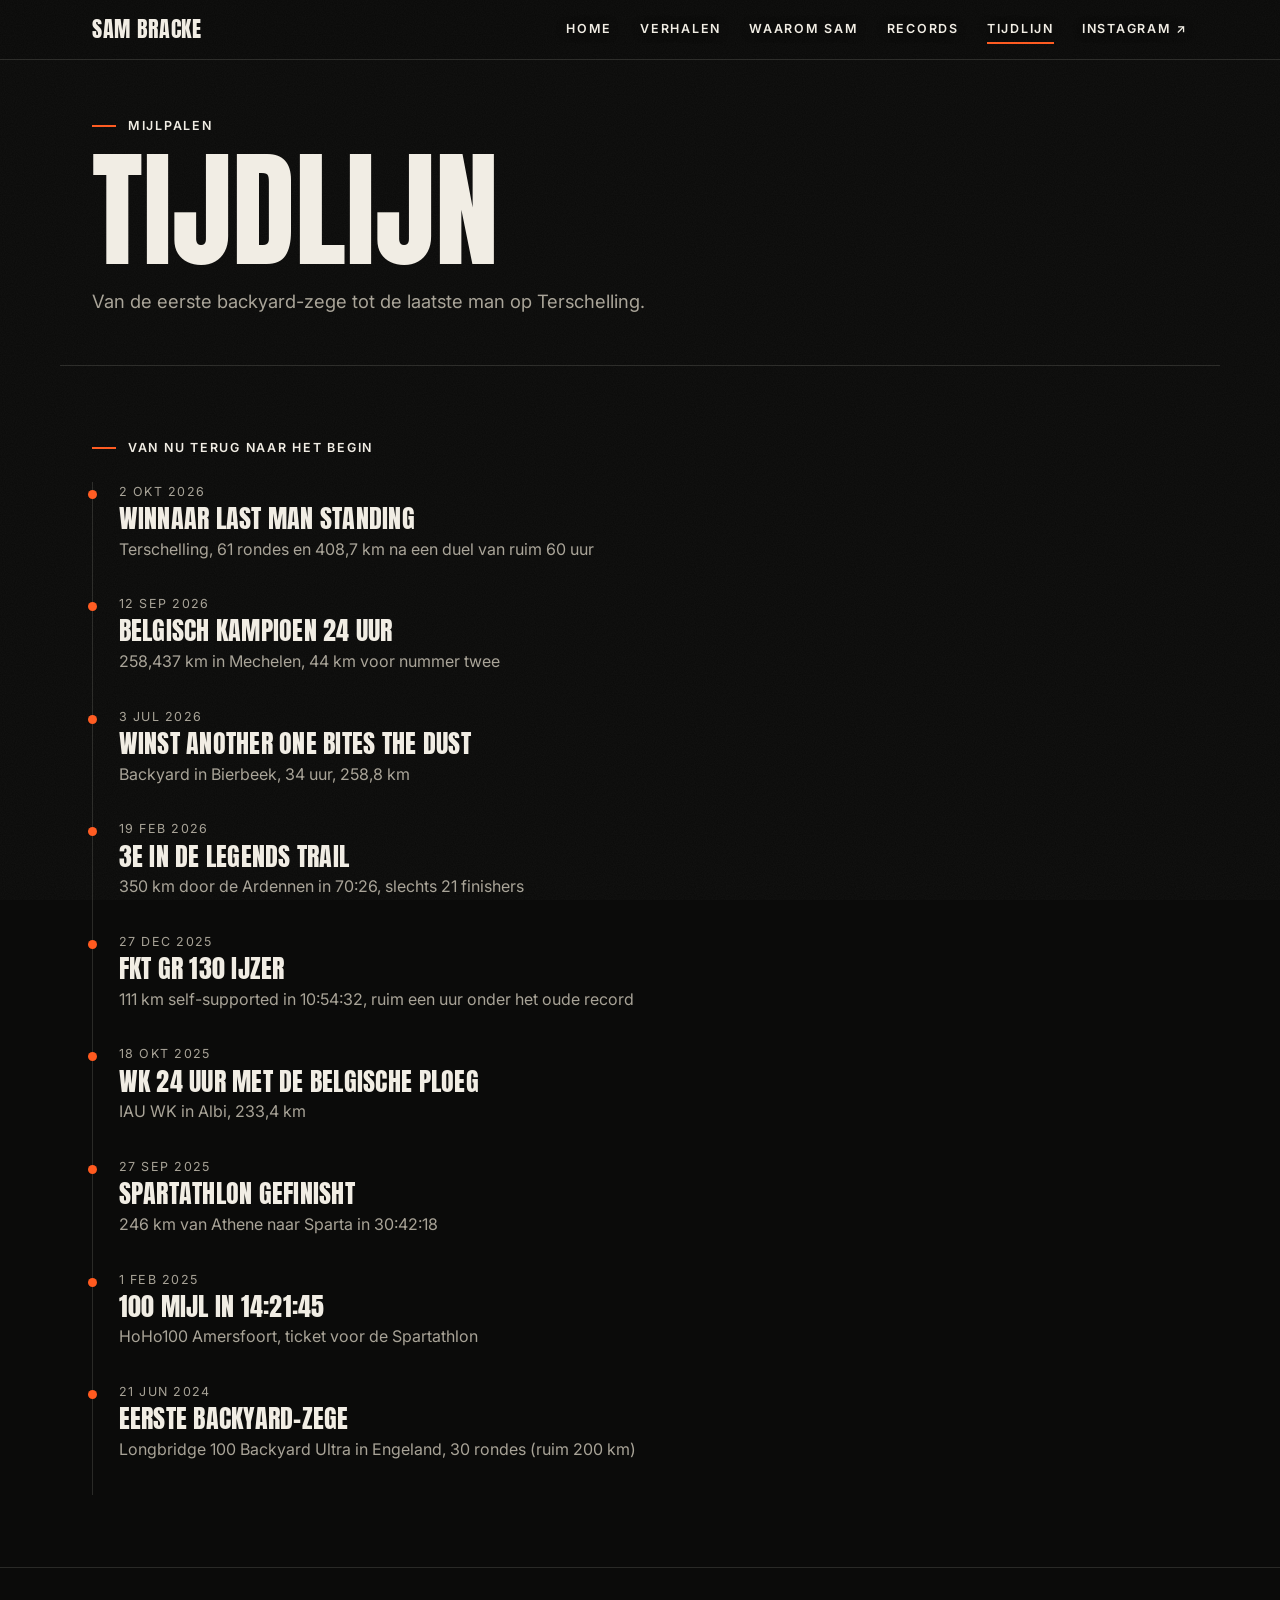
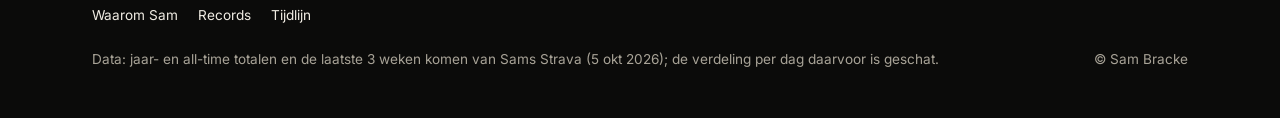
==== commit 65c57116: "v3: Bekend van-logo's, wat anderen zeggen, Terschelling-foto, extra pers, eindpolish Co-Authored-By:" ====
--- a/tijdlijn.html
+++ b/tijdlijn.html
@@ -43,7 +43,7 @@
   </header>
 
   <section class="section wrap" id="tijdlijn" aria-labelledby="tl-h" hidden>
-    <h2 class="kicker" id="tl-h">Van toen naar nu</h2>
+    <h2 class="kicker" id="tl-h">Van nu terug naar het begin</h2>
     <ol class="timeline" id="timeline"></ol>
   </section>
 </main>
--- a/styles.css
+++ b/styles.css
@@ -107,7 +107,7 @@
 @media (min-width: 900px) {
   .hero__row { flex-direction: row; align-items: flex-end; gap: 3.5rem; }
 }
-.hero__credit { margin: 1.5rem 0 0; font-size: .68rem; color: rgba(241,237,228,.55); letter-spacing: .04em; }
+.hero__credit { margin: 1.25rem 0 0; font-size: .7rem; color: rgba(241,237,228,.72); letter-spacing: .04em; }
 .hero__sub { max-width: 36rem; margin: 2rem 0 0; font-size: 1.05rem; color: var(--text); text-shadow: 0 1px 12px rgba(0,0,0,.8); }
 
 /* Borstnummer */
@@ -143,7 +143,7 @@
 }
 .bib__num { font: 400 calc(var(--w) * .5)/.92 var(--font-display); letter-spacing: -.01em; margin-top: .06em; font-variant-numeric: tabular-nums; }
 .bib__name { font: 400 calc(var(--w) * .118)/1 var(--font-display); text-transform: uppercase; letter-spacing: .04em; margin-top: .1em; }
-.bib__foot { margin-top: .9em; font: 600 calc(var(--w) * .03)/1 var(--font-text); letter-spacing: .2em; text-transform: uppercase; color: #6f6859; border-top: 1px solid rgba(0,0,0,.18); padding-top: .8em; align-self: stretch; text-align: center; }
+.bib__foot { margin-top: .9em; font: 600 calc(var(--w) * .03)/1 var(--font-text); letter-spacing: .2em; text-transform: uppercase; color: #6f6859; border-top: 1px dashed rgba(0,0,0,.28); padding-top: .8em; align-self: stretch; text-align: center; }
 .bib__hole {
   position: absolute; width: calc(var(--w) * .036); height: calc(var(--w) * .036); border-radius: 50%;
   background: radial-gradient(circle at 45% 40%, #0d0c0b 0 45%, #3a352c 62%, rgba(0,0,0,0) 72%);
@@ -267,7 +267,14 @@
 
 /* ---------- Kilometers ---------- */
 .km { display: grid; gap: 3rem; }
-@media (min-width: 1000px) { .km { grid-template-columns: minmax(0, 1.8fr) minmax(0, 1fr); gap: 3rem; align-items: start; } }
+@media (min-width: 1000px) {
+  .km { grid-template-columns: minmax(0, 1.8fr) minmax(0, 1fr); gap: 2.5rem 4rem; align-items: start; }
+  .km__cal { grid-column: 1; grid-row: 1; }
+  .km__year { grid-column: 2; grid-row: 1 / span 2; }
+  .km__extra { grid-column: 1; grid-row: 2; }
+}
+.km__extra { margin-top: -1.5rem; }
+@media (min-width: 1000px) { .km__extra { margin-top: 0; } }
 .km__h { margin: 0 0 .4rem; font: 400 1.7rem/1.1 var(--font-display); text-transform: uppercase; letter-spacing: .01em; }
 .km__lead { margin: 0 0 1.25rem; color: var(--muted); font-size: .95rem; max-width: 34rem; }
 
@@ -350,13 +357,11 @@
 /* ---------- Impact + pers ---------- */
 .impact { display: grid; gap: 2rem; }
 .impact__item { border-left: 2px solid var(--accent); padding-left: 1rem; }
-.impact__value { display: block; font: 400 clamp(3rem, 14vw, 5.5rem)/1 var(--font-display); }
+.impact__value { display: block; font: 400 clamp(3rem, 14vw, 4.6rem)/1 var(--font-display); white-space: nowrap; }
+.impact__value small { font-size: .5em; letter-spacing: .02em; text-transform: uppercase; color: var(--muted); }
 .impact__label { display: block; color: var(--muted); margin-top: .35rem; max-width: 22rem; }
 @media (min-width: 768px) { .impact { grid-template-columns: repeat(2, 1fr); gap: 2.5rem 3rem; } }
-@media (min-width: 1100px) { .impact { grid-template-columns: repeat(3, 1fr); } }
-.press__list { list-style: none; padding: 0; margin: 0; display: flex; flex-wrap: wrap; gap: .5rem 1.75rem; }
-.press__list a { font: 400 1.5rem/1.3 var(--font-display); text-transform: uppercase; text-decoration: none; color: var(--muted); letter-spacing: .03em; }
-.press__list a:hover { color: var(--text); }
+@media (min-width: 1100px) { .impact { grid-template-columns: repeat(4, 1fr); gap: 2.75rem 2.5rem; } }
 
 /* ---------- Tijdlijn ---------- */
 .timeline { list-style: none; margin: 0; padding: 0; border-left: 1px solid var(--line); max-width: 46rem; }
@@ -395,3 +400,44 @@
 .strava-tab:focus-visible { outline: 2px solid var(--accent); outline-offset: 2px; }
 .strava-frame { min-height: 120px; }
 .strava-frame iframe { max-width: 100% !important; width: 100% !important; display: block; border: 0; }
+
+/* ---------- Wat anderen zeggen ---------- */
+.tq-grid { display: grid; gap: 1rem; grid-template-columns: 1fr; }
+@media (min-width: 720px) { .tq-grid { grid-template-columns: repeat(2, minmax(0, 1fr)); } }
+@media (min-width: 1040px) { .tq-grid { grid-template-columns: repeat(3, minmax(0, 1fr)); } }
+.tq { margin: 0; display: flex; flex-direction: column; gap: 1rem; padding: 1.3rem 1.25rem 1.2rem; background: var(--bg-2); border: 1px solid var(--line); border-left: 2px solid var(--accent); border-radius: var(--radius); min-width: 0; }
+.tq__quote { margin: 0; font-size: 1.05rem; line-height: 1.55; font-style: italic; color: var(--text); overflow-wrap: anywhere; }
+.tq__who { margin-top: auto; display: flex; flex-wrap: wrap; align-items: baseline; gap: .25rem .6rem; font-size: .85rem; line-height: 1.4; }
+.tq__who strong { font-weight: 600; color: var(--text); }
+.tq__src { color: var(--muted); font-size: .8rem; letter-spacing: .04em; }
+a.tq__src:hover { color: var(--accent); }
+.story__credit { position: absolute; right: .5rem; bottom: .45rem; font-size: .66rem; color: rgba(241,237,228,.75); background: rgba(11,11,10,.55); padding: .15rem .4rem; border-radius: 2px; }
+
+/* ---------- Bekend van: organisator + perslogo's ---------- */
+.known { --base: 22px; --maxw: 132px; display: grid; gap: 1.5rem; }
+.tq-strip .known { margin-top: 3rem; padding-top: 2rem; border-top: 1px solid var(--line); }
+.known__h { margin: 0; font-size: .78rem; font-weight: 600; letter-spacing: .14em; text-transform: uppercase; color: var(--muted); }
+.known__org { display: inline-flex; align-items: center; gap: .9rem; justify-self: start; text-decoration: none; color: var(--text); padding: .25rem 0; }
+.known__seal { width: 52px; height: 52px; flex: none; opacity: .9; }
+.known__org-txt { display: grid; gap: .15rem; line-height: 1.25; }
+.known__org-txt strong { font: 400 1.5rem/1 var(--font-display); text-transform: uppercase; letter-spacing: .04em; }
+.known__org-txt span { color: var(--muted); font-size: .9rem; }
+a.known__org:hover strong { color: var(--accent); }
+a.known__org:hover .known__seal { opacity: 1; }
+.logos { list-style: none; margin: 0; padding: 0; display: flex; flex-wrap: wrap; align-items: center; gap: 1.1rem 1.75rem; }
+.logos li { display: flex; align-items: center; min-height: 40px; }
+.logos__item { display: inline-flex; align-items: center; text-decoration: none; padding: .3rem 0; color: #ede9e1; opacity: .72; transition: opacity .2s; }
+.logos__item:hover { opacity: 1; color: #ede9e1; }
+.logos__item img { width: auto; max-width: var(--maxw); height: min(calc(var(--base) * var(--f, 1)), calc(var(--maxw) / var(--r, 4))); }
+.logos__item--txt { font: 400 1rem/1 var(--font-display); text-transform: uppercase; letter-spacing: .06em; white-space: nowrap; }
+@media (min-width: 768px) {
+  .known { --base: 26px; --maxw: 158px; }
+  .logos { gap: 1.25rem 2.5rem; }
+  .logos__item--txt { font-size: 1.15rem; }
+}
+.tq__tr { margin: -.4rem 0 0; font-size: .85rem; line-height: 1.5; color: var(--muted); }
+.story__tr { display: block; margin-top: .45rem; font-size: .82rem; font-style: normal; color: var(--muted); line-height: 1.45; }
+@media (min-width: 640px) {
+  .strava-tabs { display: grid; grid-template-columns: repeat(3, minmax(0, 1fr)); overflow: visible; scroll-snap-type: none; padding-bottom: 0; margin-bottom: 12px; }
+  .strava-tab { min-width: 0; align-content: start; }
+}
